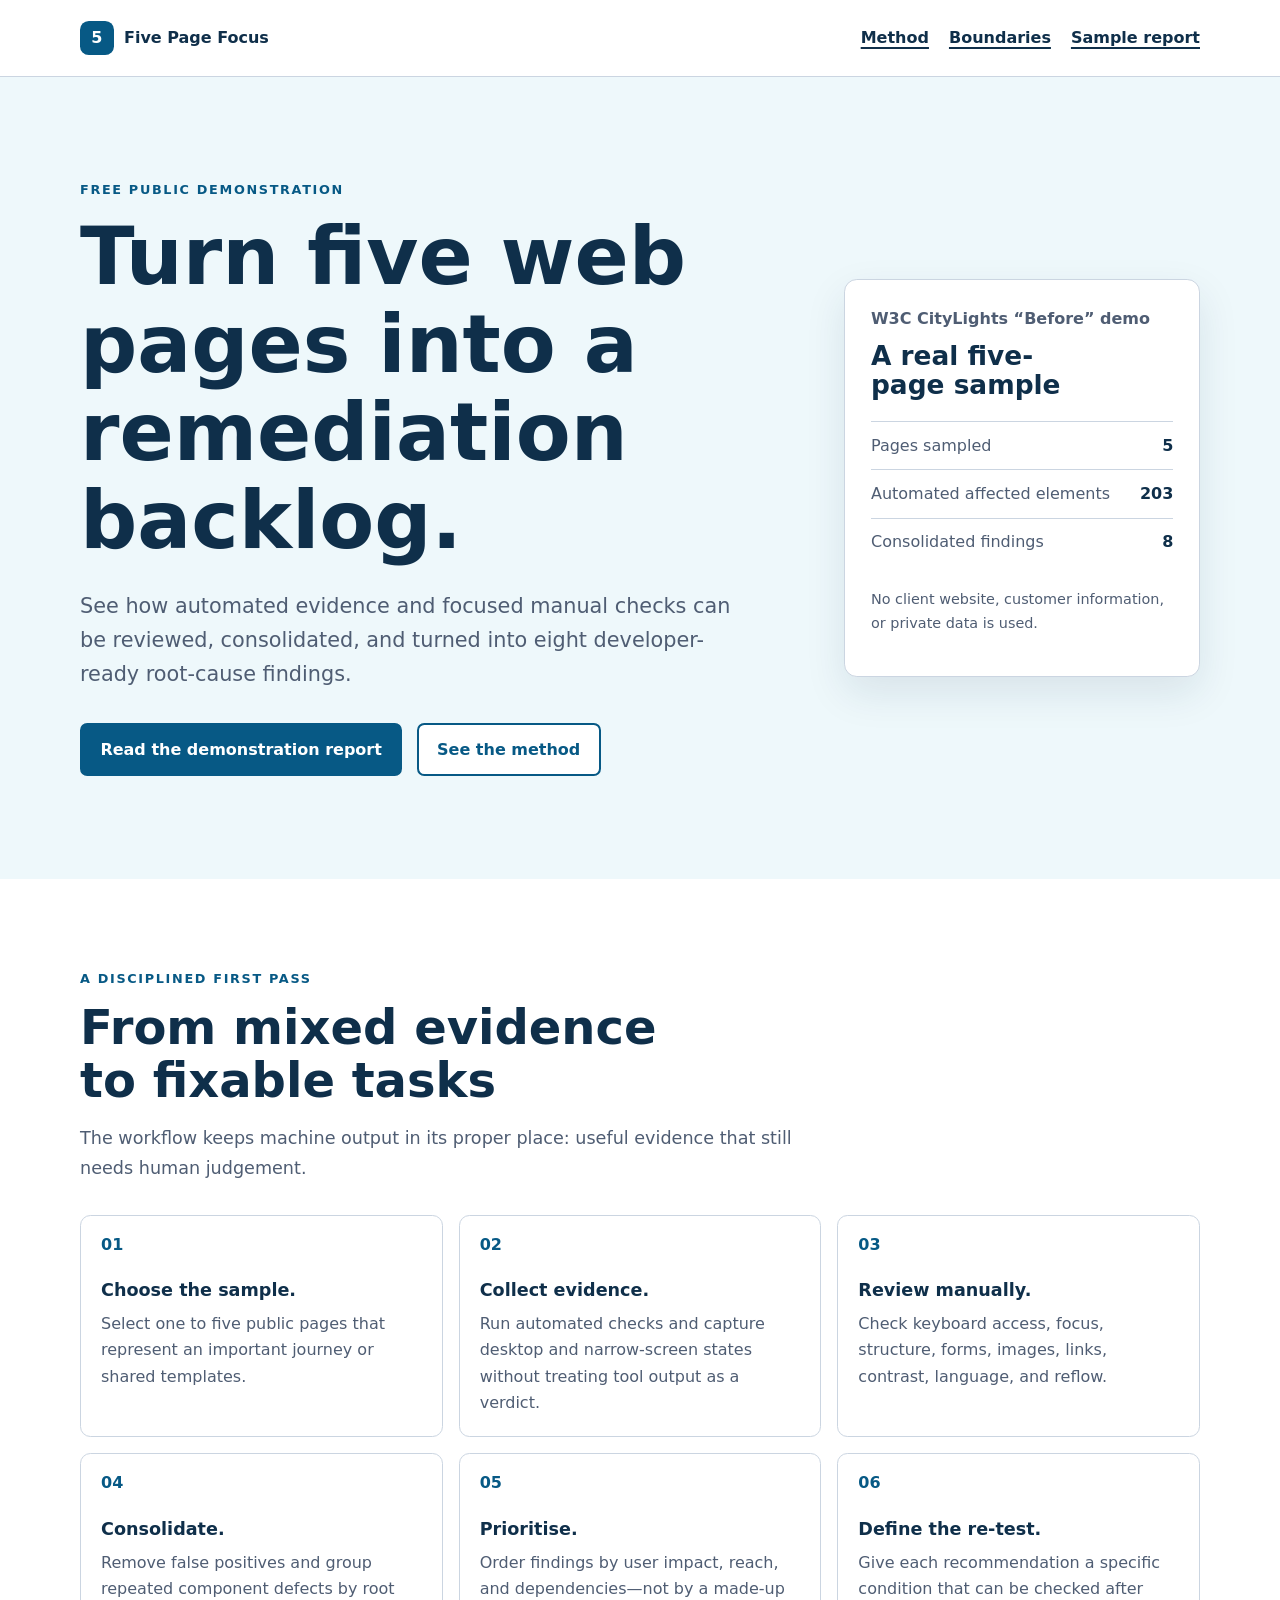
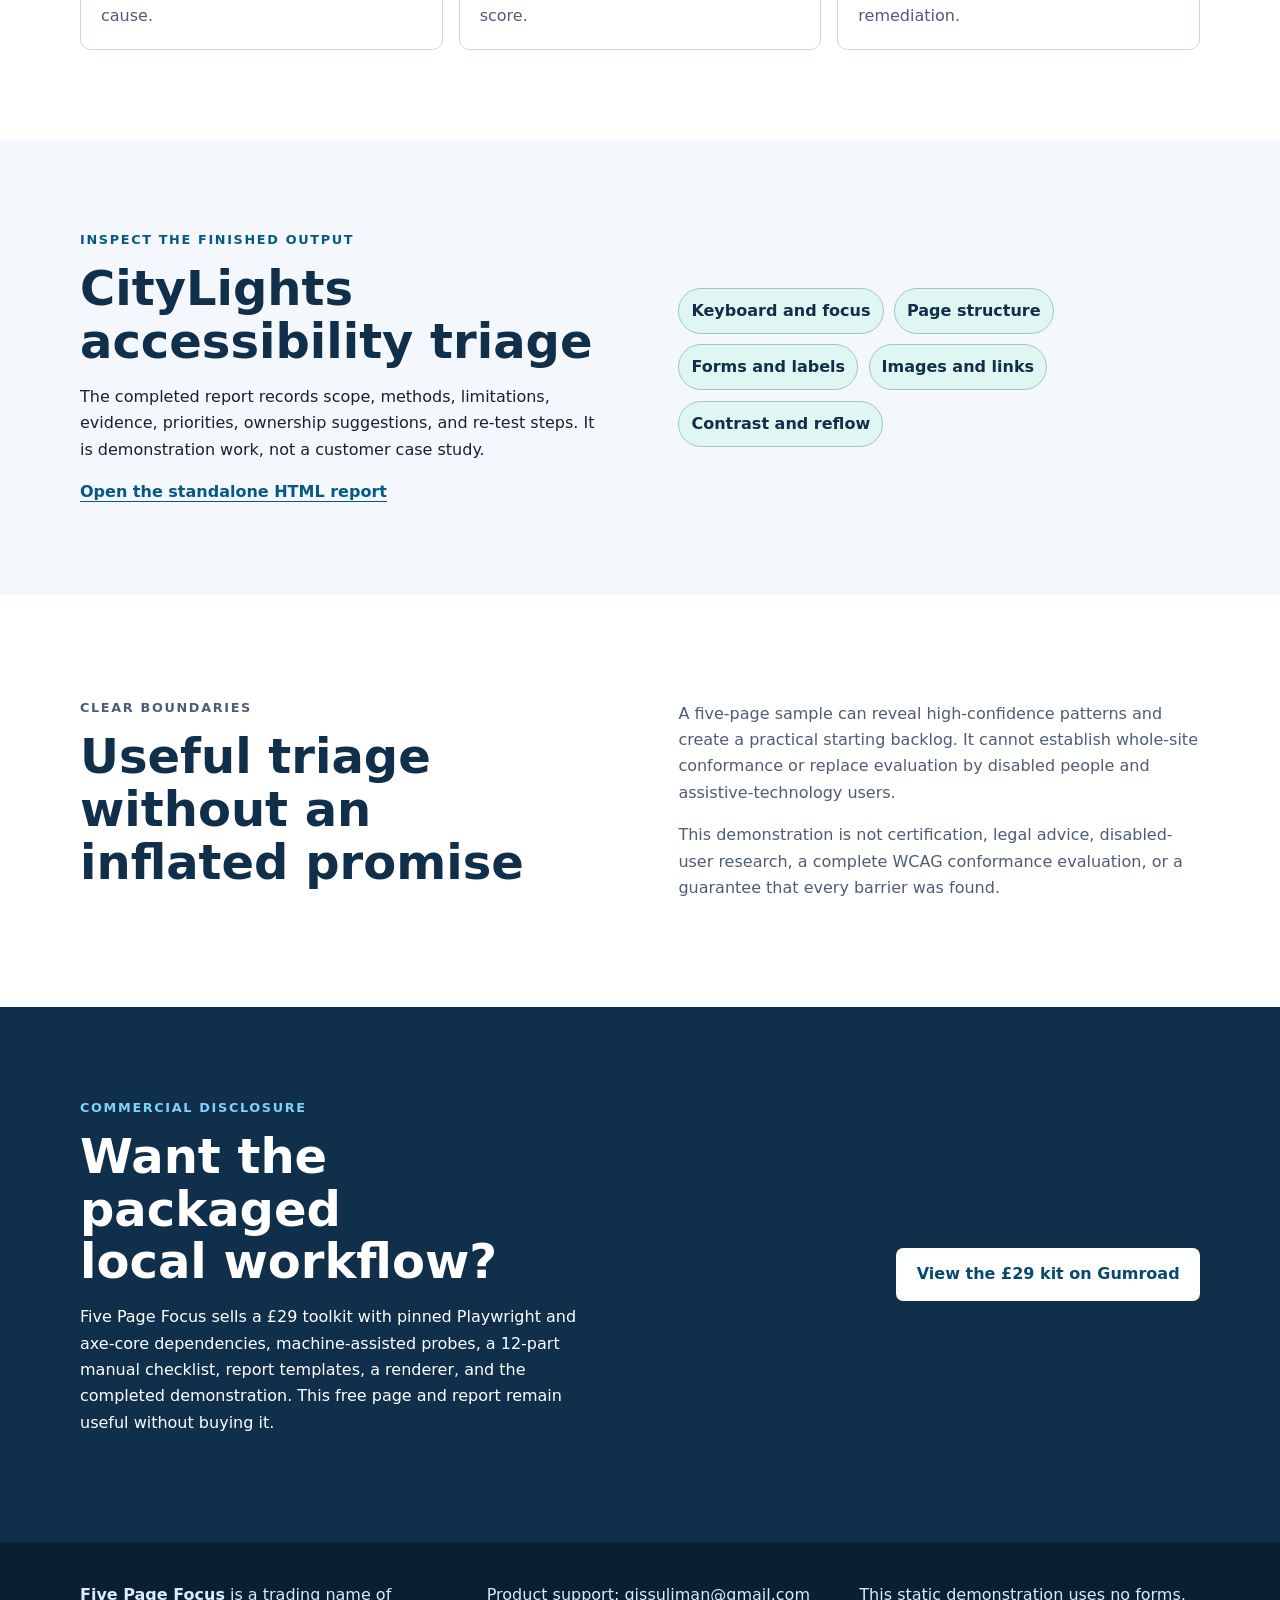
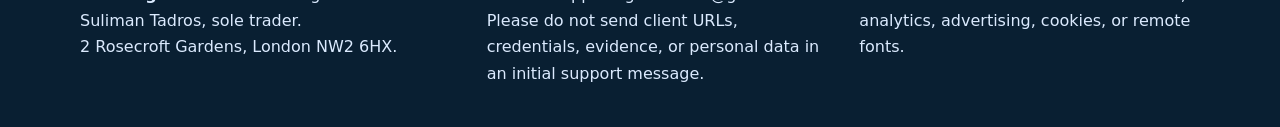
==== index.html @ d668fe47 "Publish Five Page Focus accessibility triage demo" ====
<!doctype html>
<html lang="en-GB">
<head>
  <meta charset="utf-8">
  <meta name="viewport" content="width=device-width, initial-scale=1">
  <meta name="description" content="A free, inspectable demonstration of turning five web pages into a prioritised accessibility remediation backlog.">
  <title>Five Page Focus — free accessibility triage demonstration</title>
  <link rel="stylesheet" href="styles.css">
</head>
<body>
  <a class="skip-link" href="#main-content">Skip to main content</a>

  <header class="site-header">
    <div class="shell header-inner">
      <a class="brand" href="index.html" aria-label="Five Page Focus demonstration home">
        <span class="brand-mark" aria-hidden="true">5</span>
        <span>Five Page Focus</span>
      </a>
      <nav aria-label="Main navigation">
        <ul>
          <li><a href="#method">Method</a></li>
          <li><a href="#boundaries">Boundaries</a></li>
          <li><a href="sample-report.html">Sample report</a></li>
        </ul>
      </nav>
    </div>
  </header>

  <main id="main-content">
    <section class="hero">
      <div class="shell hero-grid">
        <div>
          <p class="eyebrow">Free public demonstration</p>
          <h1>Turn five web pages into a remediation backlog.</h1>
          <p class="hero-copy">See how automated evidence and focused manual checks can be reviewed, consolidated, and turned into eight developer-ready root-cause findings.</p>
          <div class="button-row">
            <a class="button button-primary" href="sample-report.html">Read the demonstration report</a>
            <a class="button button-secondary" href="#method">See the method</a>
          </div>
        </div>
        <aside class="summary-card" aria-labelledby="summary-title">
          <p class="card-kicker">W3C CityLights “Before” demo</p>
          <h2 id="summary-title">A real five-page sample</h2>
          <dl>
            <div><dt>Pages sampled</dt><dd>5</dd></div>
            <div><dt>Automated affected elements</dt><dd>203</dd></div>
            <div><dt>Consolidated findings</dt><dd>8</dd></div>
          </dl>
          <p class="small">No client website, customer information, or private data is used.</p>
        </aside>
      </div>
    </section>

    <section class="section" id="method">
      <div class="shell">
        <div class="section-heading">
          <p class="eyebrow">A disciplined first pass</p>
          <h2>From mixed evidence to fixable tasks</h2>
          <p>The workflow keeps machine output in its proper place: useful evidence that still needs human judgement.</p>
        </div>
        <ol class="method-grid">
          <li><strong>Choose the sample.</strong><span>Select one to five public pages that represent an important journey or shared templates.</span></li>
          <li><strong>Collect evidence.</strong><span>Run automated checks and capture desktop and narrow-screen states without treating tool output as a verdict.</span></li>
          <li><strong>Review manually.</strong><span>Check keyboard access, focus, structure, forms, images, links, contrast, language, and reflow.</span></li>
          <li><strong>Consolidate.</strong><span>Remove false positives and group repeated component defects by root cause.</span></li>
          <li><strong>Prioritise.</strong><span>Order findings by user impact, reach, and dependencies—not by a made-up score.</span></li>
          <li><strong>Define the re-test.</strong><span>Give each recommendation a specific condition that can be checked after remediation.</span></li>
        </ol>
      </div>
    </section>

    <section class="section report-section">
      <div class="shell report-grid">
        <div>
          <p class="eyebrow">Inspect the finished output</p>
          <h2>CityLights accessibility triage</h2>
          <p>The completed report records scope, methods, limitations, evidence, priorities, ownership suggestions, and re-test steps. It is demonstration work, not a customer case study.</p>
          <a class="text-link" href="sample-report.html">Open the standalone HTML report</a>
        </div>
        <div class="finding-list">
          <span>Keyboard and focus</span>
          <span>Page structure</span>
          <span>Forms and labels</span>
          <span>Images and links</span>
          <span>Contrast and reflow</span>
        </div>
      </div>
    </section>

    <section class="section boundaries-section" id="boundaries">
      <div class="shell boundary-grid">
        <div>
          <p class="eyebrow">Clear boundaries</p>
          <h2>Useful triage without an inflated promise</h2>
        </div>
        <div>
          <p>A five-page sample can reveal high-confidence patterns and create a practical starting backlog. It cannot establish whole-site conformance or replace evaluation by disabled people and assistive-technology users.</p>
          <p>This demonstration is not certification, legal advice, disabled-user research, a complete WCAG conformance evaluation, or a guarantee that every barrier was found.</p>
        </div>
      </div>
    </section>

    <section class="section product-section" aria-labelledby="product-title">
      <div class="shell product-panel">
        <div>
          <p class="eyebrow">Commercial disclosure</p>
          <h2 id="product-title">Want the packaged local workflow?</h2>
          <p>Five Page Focus sells a £29 toolkit with pinned Playwright and axe-core dependencies, machine-assisted probes, a 12-part manual checklist, report templates, a renderer, and the completed demonstration. This free page and report remain useful without buying it.</p>
        </div>
        <a class="button button-primary" href="https://gissuliman.gumroad.com/l/five-page-accessibility-triage-kit?utm_source=github&amp;utm_medium=repository&amp;utm_campaign=five_page_workflow">View the £29 kit on Gumroad</a>
      </div>
    </section>
  </main>

  <footer class="site-footer">
    <div class="shell footer-grid">
      <p><strong>Five Page Focus</strong> is a trading name of Suliman Tadros, sole trader.<br>2 Rosecroft Gardens, London NW2 6HX.</p>
      <p>Product support: gissuliman@gmail.com<br>Please do not send client URLs, credentials, evidence, or personal data in an initial support message.</p>
      <p>This static demonstration uses no forms, analytics, advertising, cookies, or remote fonts.</p>
    </div>
  </footer>
</body>
</html>
---- styles.css ----
:root {
  color-scheme: light;
  --ink: #172033;
  --muted: #4f5d73;
  --line: #cbd5e1;
  --surface: #f4f7fb;
  --navy: #0f2f4a;
  --blue: #075985;
  --blue-dark: #064a6e;
  --aqua: #dff6f2;
  --white: #fff;
}

* { box-sizing: border-box; }

html { scroll-behavior: smooth; }

body {
  margin: 0;
  color: var(--ink);
  background: var(--white);
  font: 1rem/1.65 system-ui, -apple-system, BlinkMacSystemFont, "Segoe UI", sans-serif;
}

a { color: var(--blue); }
a:hover { color: var(--blue-dark); }
a:focus-visible, .button:focus-visible { outline: 3px solid #f59e0b; outline-offset: 3px; }

.skip-link {
  position: absolute;
  z-index: 10;
  left: 1rem;
  top: -5rem;
  padding: .7rem 1rem;
  color: var(--white);
  background: var(--navy);
}

.skip-link:focus { top: 1rem; }

.shell { width: min(100% - 2rem, 70rem); margin-inline: auto; }

.site-header { border-bottom: 1px solid var(--line); background: var(--white); }
.header-inner { display: flex; align-items: center; justify-content: space-between; min-height: 4.75rem; gap: 1.5rem; }
.brand { display: inline-flex; align-items: center; gap: .65rem; color: var(--navy); font-weight: 800; text-decoration: none; }
.brand-mark { display: grid; width: 2.1rem; height: 2.1rem; place-items: center; border-radius: .55rem; color: var(--white); background: var(--blue); }
nav ul { display: flex; flex-wrap: wrap; gap: 1.25rem; margin: 0; padding: 0; list-style: none; }
nav a { color: var(--navy); font-weight: 700; text-decoration-thickness: .12em; text-underline-offset: .25em; }

.hero { padding: clamp(3.5rem, 8vw, 7rem) 0; background: #eef8fb; }
.hero-grid { display: grid; grid-template-columns: minmax(0, 1.45fr) minmax(18rem, .75fr); align-items: center; gap: clamp(2rem, 6vw, 5rem); }
.eyebrow { margin: 0 0 .75rem; color: var(--blue); font-size: .8rem; font-weight: 850; letter-spacing: .13em; text-transform: uppercase; }
h1, h2 { color: var(--navy); line-height: 1.1; text-wrap: balance; }
h1 { max-width: 13ch; margin: 0; font-size: clamp(2.5rem, 7vw, 5rem); }
h2 { margin: 0 0 1rem; font-size: clamp(1.8rem, 4vw, 3rem); }
.hero-copy { max-width: 41rem; margin: 1.5rem 0 0; color: var(--muted); font-size: clamp(1.08rem, 2vw, 1.3rem); }
.button-row { display: flex; flex-wrap: wrap; gap: .9rem; margin-top: 2rem; }
.button { display: inline-flex; align-items: center; justify-content: center; min-height: 3rem; padding: .7rem 1.15rem; border: 2px solid var(--blue); border-radius: .45rem; font-weight: 800; text-align: center; text-decoration: none; }
.button-primary { color: var(--white); background: var(--blue); }
.button-primary:hover { color: var(--white); background: var(--blue-dark); border-color: var(--blue-dark); }
.button-secondary { color: var(--blue); background: var(--white); }
.summary-card { padding: 1.6rem; border: 1px solid var(--line); border-radius: .8rem; background: var(--white); box-shadow: 0 1rem 2.5rem rgb(15 47 74 / .1); }
.card-kicker { margin: 0 0 .55rem; color: var(--muted); font-weight: 750; }
.summary-card h2 { font-size: 1.65rem; }
.summary-card dl { margin: 1.4rem 0; }
.summary-card dl div { display: flex; justify-content: space-between; gap: 1rem; padding: .65rem 0; border-top: 1px solid var(--line); }
.summary-card dt { color: var(--muted); }
.summary-card dd { margin: 0; color: var(--navy); font-weight: 850; }
.small { color: var(--muted); font-size: .9rem; }

.section { padding: clamp(3.5rem, 7vw, 6rem) 0; }
.section-heading { max-width: 45rem; margin-bottom: 2rem; }
.section-heading > p:last-child { color: var(--muted); font-size: 1.1rem; }
.method-grid { display: grid; grid-template-columns: repeat(3, 1fr); gap: 1rem; margin: 0; padding: 0; counter-reset: method; list-style: none; }
.method-grid li { position: relative; min-height: 12rem; padding: 3.8rem 1.25rem 1.25rem; border: 1px solid var(--line); border-radius: .65rem; counter-increment: method; }
.method-grid li::before { position: absolute; top: 1rem; left: 1.25rem; content: counter(method, decimal-leading-zero); color: var(--blue); font-weight: 900; }
.method-grid strong, .method-grid span { display: block; }
.method-grid strong { margin-bottom: .35rem; color: var(--navy); font-size: 1.1rem; }
.method-grid span { color: var(--muted); }

.report-section { background: var(--surface); }
.report-grid, .boundary-grid, .product-panel { display: grid; grid-template-columns: 1fr 1fr; align-items: center; gap: clamp(2rem, 6vw, 5rem); }
.text-link { font-weight: 800; text-underline-offset: .22em; }
.finding-list { display: flex; flex-wrap: wrap; gap: .65rem; }
.finding-list span { padding: .55rem .75rem; border: 1px solid #9bcac0; border-radius: 999px; color: var(--navy); background: var(--aqua); font-weight: 750; }
.boundaries-section p { color: var(--muted); }
.product-section { background: var(--navy); }
.product-section h2, .product-section p { color: var(--white); }
.product-section .eyebrow { color: #7dd3fc; }
.product-panel .button { justify-self: end; background: var(--white); color: var(--blue-dark); border-color: var(--white); }
.product-panel .button:hover { color: var(--navy); background: #e0f2fe; border-color: #e0f2fe; }

.site-footer { padding: 2.5rem 0; color: #dbeafe; background: #091f32; }
.footer-grid { display: grid; grid-template-columns: 1.1fr 1fr 1fr; gap: 2rem; }
.footer-grid p { margin: 0; }

@media (max-width: 760px) {
  .header-inner { align-items: flex-start; flex-direction: column; padding: 1rem 0; }
  nav ul { gap: .75rem 1rem; }
  .hero-grid, .report-grid, .boundary-grid, .product-panel, .footer-grid { grid-template-columns: 1fr; }
  .method-grid { grid-template-columns: 1fr 1fr; }
  .product-panel .button { justify-self: start; }
}

@media (max-width: 480px) {
  .shell { width: min(100% - 1.25rem, 70rem); }
  .method-grid { grid-template-columns: 1fr; }
  .button-row, .button { width: 100%; }
}

@media (prefers-reduced-motion: reduce) {
  html { scroll-behavior: auto; }
}
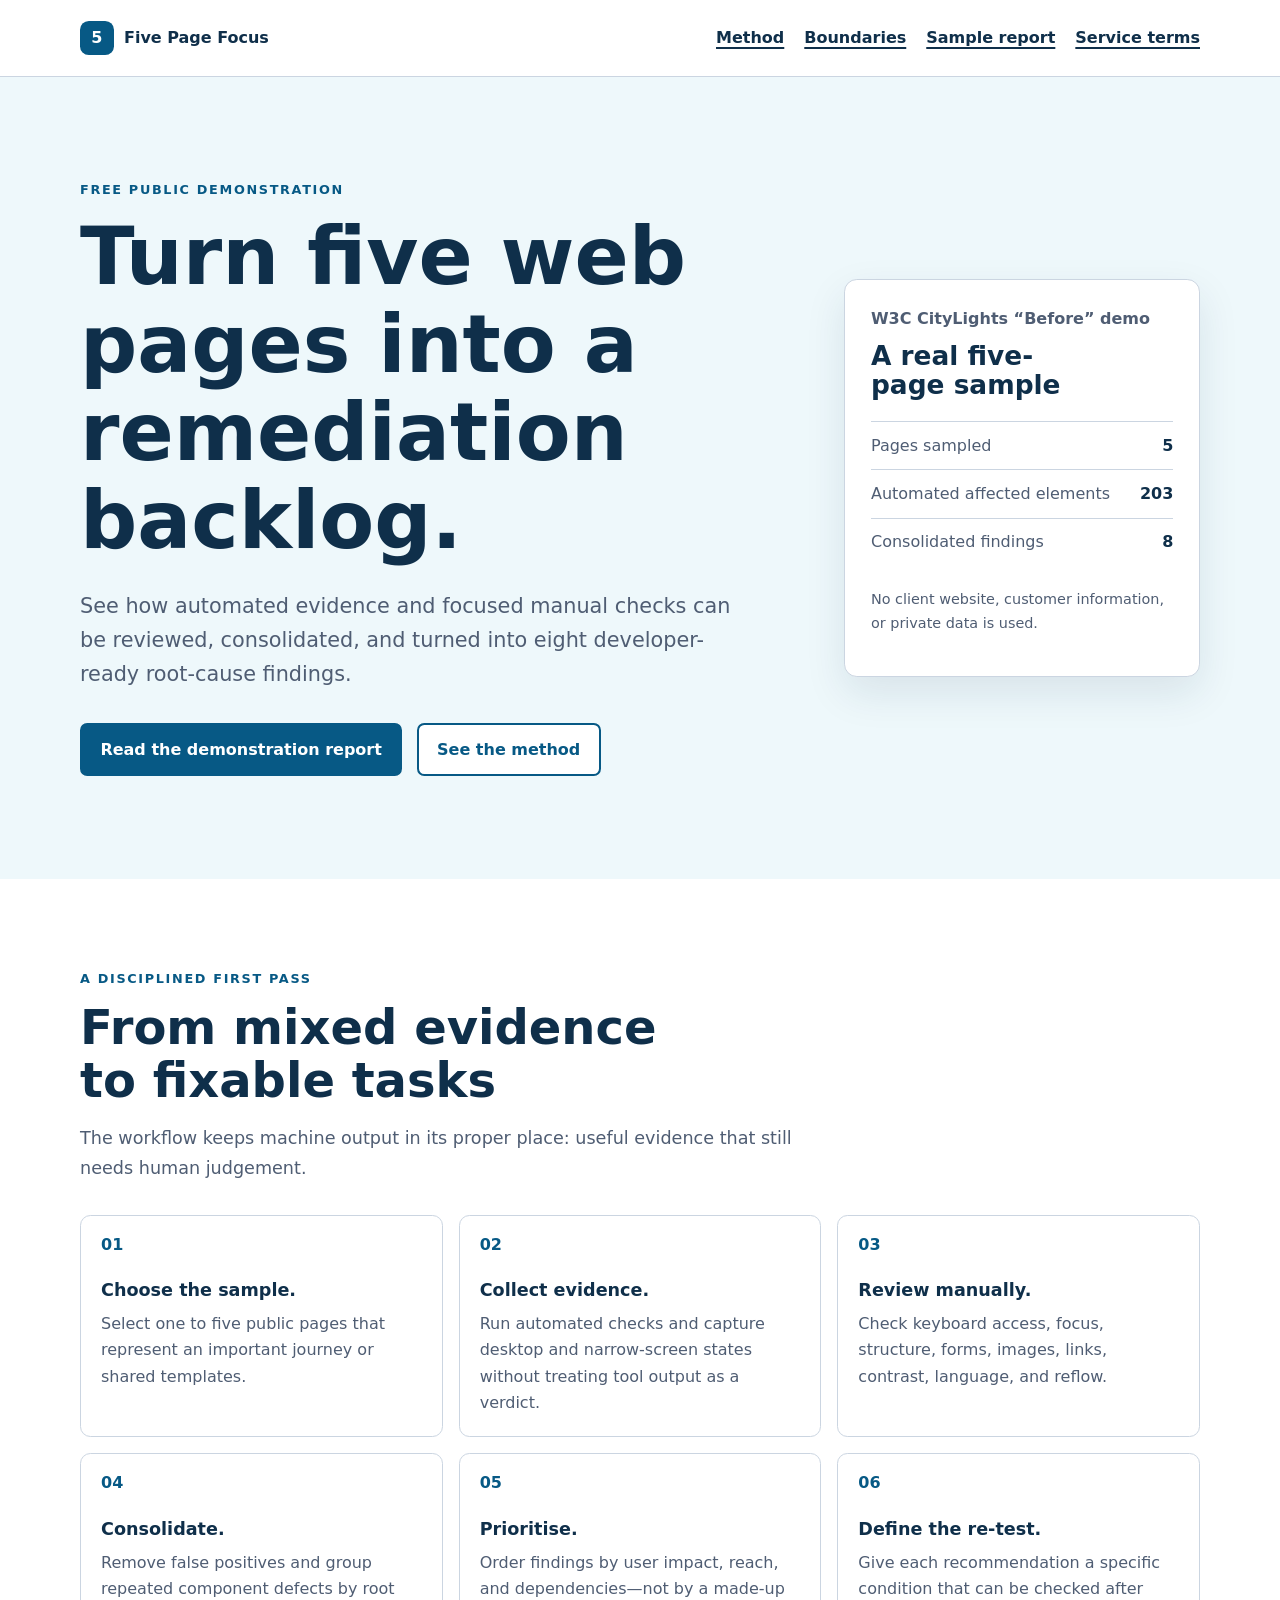
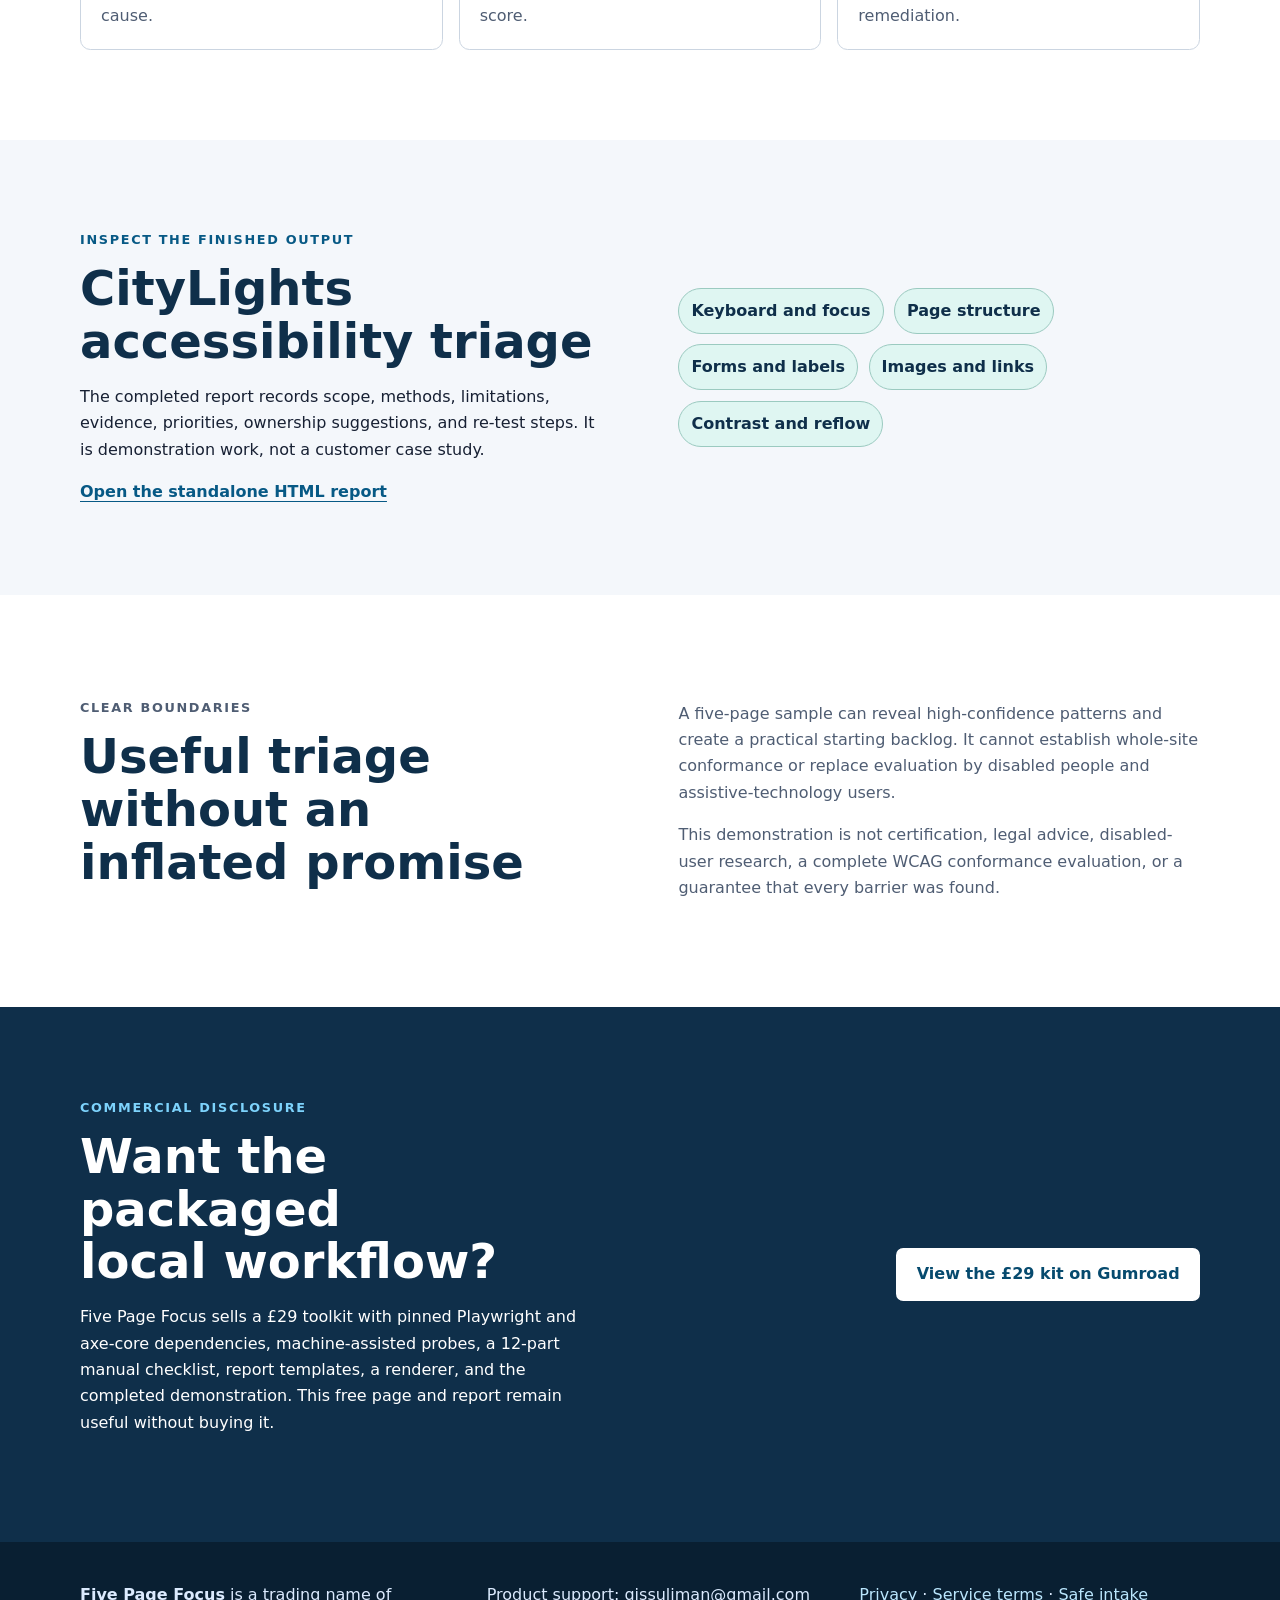
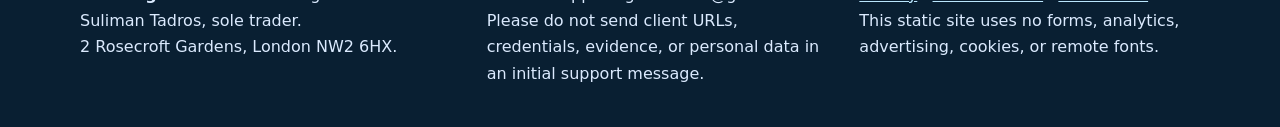
==== commit 2271f53b: "Add review terms, privacy, and safe intake" ====
--- a/index.html
+++ b/index.html
@@ -21,6 +21,7 @@
           <li><a href="#method">Method</a></li>
           <li><a href="#boundaries">Boundaries</a></li>
           <li><a href="sample-report.html">Sample report</a></li>
+          <li><a href="service-terms.html">Service terms</a></li>
         </ul>
       </nav>
     </div>
@@ -116,7 +117,7 @@
     <div class="shell footer-grid">
       <p><strong>Five Page Focus</strong> is a trading name of Suliman Tadros, sole trader.<br>2 Rosecroft Gardens, London NW2 6HX.</p>
       <p>Product support: gissuliman@gmail.com<br>Please do not send client URLs, credentials, evidence, or personal data in an initial support message.</p>
-      <p>This static demonstration uses no forms, analytics, advertising, cookies, or remote fonts.</p>
+      <p><a href="privacy.html">Privacy</a> · <a href="service-terms.html">Service terms</a> · <a href="intake.html">Safe intake</a><br>This static site uses no forms, analytics, advertising, cookies, or remote fonts.</p>
     </div>
   </footer>
 </body>
--- a/styles.css
+++ b/styles.css
@@ -93,6 +93,16 @@
 .site-footer { padding: 2.5rem 0; color: #dbeafe; background: #091f32; }
 .footer-grid { display: grid; grid-template-columns: 1.1fr 1fr 1fr; gap: 2rem; }
 .footer-grid p { margin: 0; }
+.site-footer a { color: #bae6fd; }
+
+.policy-main { padding: clamp(3rem, 7vw, 6rem) 0; }
+.narrow { max-width: 52rem; }
+.policy-main h1 { max-width: none; font-size: clamp(2.3rem, 6vw, 4.2rem); }
+.policy-main h2 { margin-top: 2.5rem; font-size: clamp(1.45rem, 3vw, 2rem); }
+.policy-main h3 { margin-top: 2rem; color: var(--navy); }
+.policy-main li + li { margin-top: .5rem; }
+.policy-notice { margin: 1.5rem 0; padding: 1rem 1.2rem; border-left: .35rem solid #a34a00; background: #fff7ed; }
+.copy-block { padding: 1rem; border: 1px solid var(--line); border-radius: .5rem; background: var(--surface); white-space: pre-wrap; }
 
 @media (max-width: 760px) {
   .header-inner { align-items: flex-start; flex-direction: column; padding: 1rem 0; }
